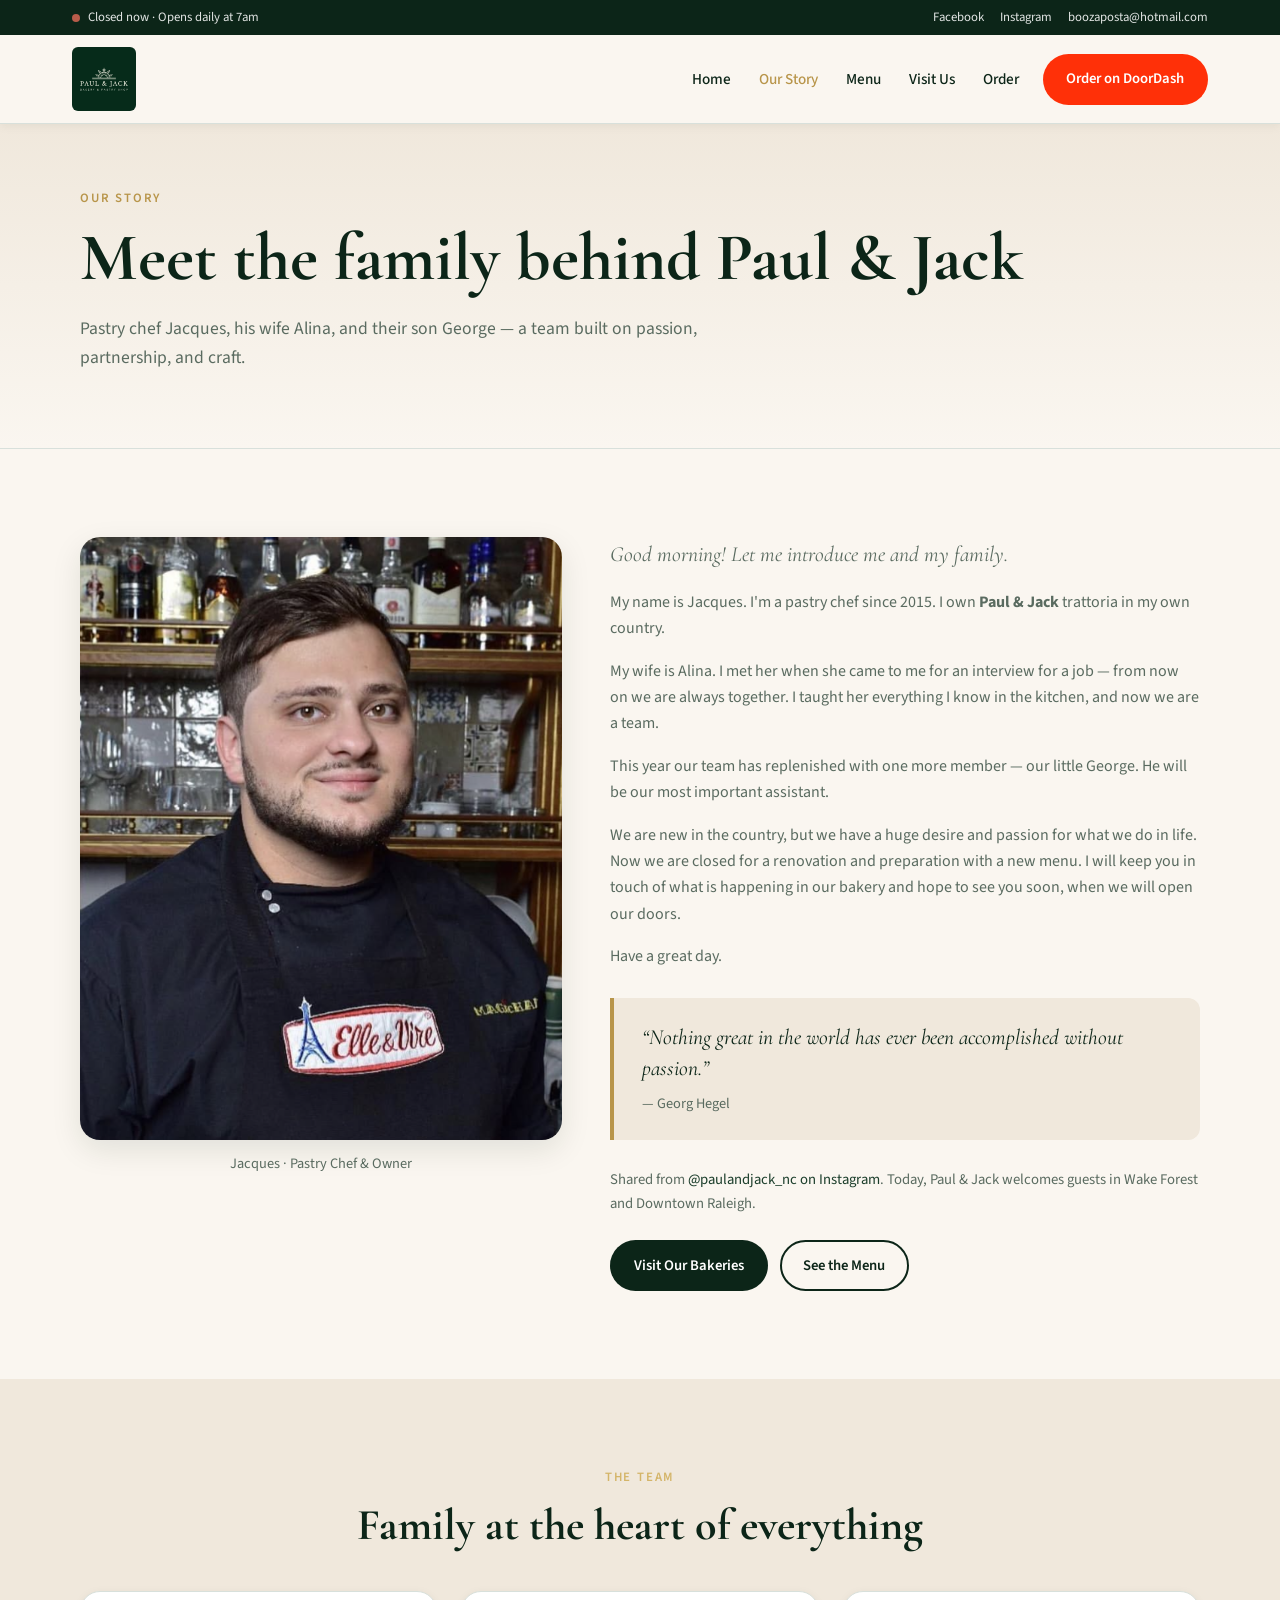
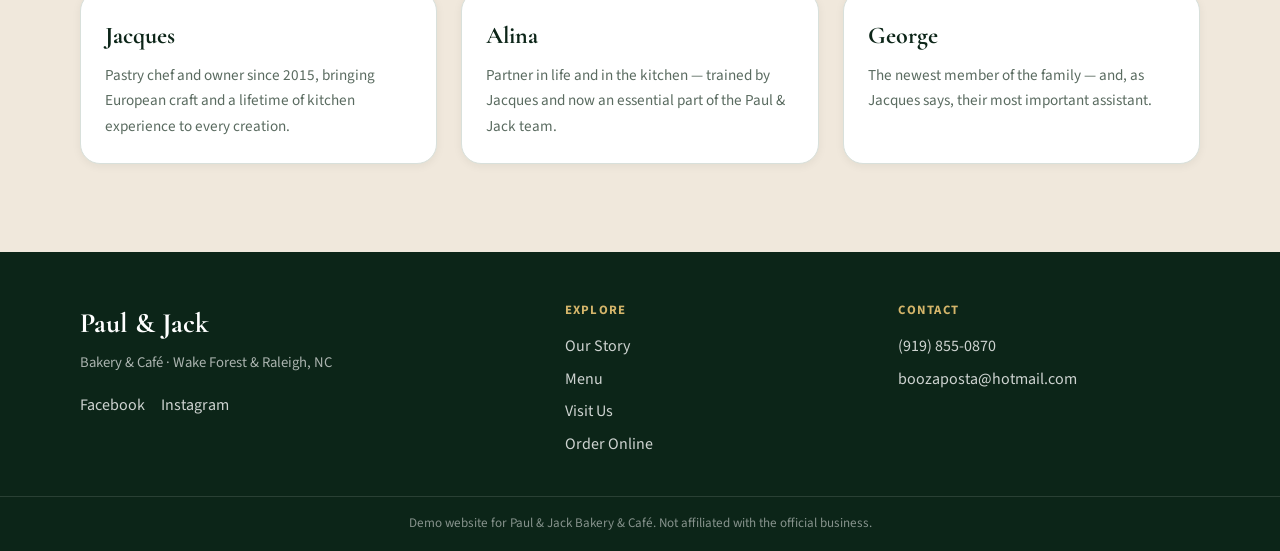
==== about.html @ 3996ca1a "additions" ====
<!DOCTYPE html>
<html lang="en">
<head>
  <meta charset="UTF-8">
  <meta name="viewport" content="width=device-width, initial-scale=1.0">
  <meta name="description" content="Meet Jacques, Alina, and the family behind Paul &amp; Jack Bakery &amp; Café — pastry chefs with a passion for craft desserts in Wake Forest and Raleigh, NC.">
  <title>Our Story — Paul &amp; Jack Bakery &amp; Café</title>
  <link rel="preconnect" href="https://fonts.googleapis.com">
  <link rel="preconnect" href="https://fonts.gstatic.com" crossorigin>
  <link href="https://fonts.googleapis.com/css2?family=Cormorant+Garamond:ital,wght@0,400;0,600;0,700;1,400&family=Source+Sans+3:wght@400;500;600;700&display=swap" rel="stylesheet">
  <link rel="stylesheet" href="css/styles.css">
</head>
<body>
  <header class="site-header">
    <div class="utility-bar">
      <div class="utility-bar-inner">
        <p class="utility-status">
          <span class="status-dot" id="open-status-dot" aria-hidden="true"></span>
          <span id="open-status-text">Checking hours…</span>
        </p>
        <div class="utility-bar-links">
          <a href="https://www.facebook.com/paulandjackbakery/" target="_blank" rel="noopener noreferrer">Facebook</a>
          <a href="https://www.instagram.com/paulandjack_nc/" target="_blank" rel="noopener noreferrer">Instagram</a>
          <a href="mailto:boozaposta@hotmail.com">boozaposta@hotmail.com</a>
        </div>
      </div>
    </div>
    <nav class="nav" aria-label="Main">
      <a class="nav-logo" href="index.html">
        <img
          src="assets/images/greenlogo.jpg"
          alt="Paul &amp; Jack Bakery &amp; Pastry Shop"
          class="nav-logo-img"
          width="220"
          height="220">
      </a>
      <button class="nav-toggle" aria-expanded="false" aria-controls="nav-menu" aria-label="Toggle menu">
        <span></span><span></span><span></span>
      </button>
      <ul class="nav-menu" id="nav-menu">
        <li><a href="index.html">Home</a></li>
        <li><a href="about.html" aria-current="page">Our Story</a></li>
        <li><a href="menu.html">Menu</a></li>
        <li><a href="visit.html">Visit Us</a></li>
        <li><a href="order.html">Order</a></li>
      </ul>
      <div class="nav-actions">
        <a class="btn btn-doordash" href="order.html">Order on DoorDash</a>
      </div>
    </nav>
  </header>

  <main>
    <section class="page-hero">
      <div class="container">
        <p class="section-eyebrow">Our Story</p>
        <h1>Meet the family behind Paul &amp; Jack</h1>
        <p class="page-hero-lead">
          Pastry chef Jacques, his wife Alina, and their son George — a team built on
          passion, partnership, and craft.
        </p>
      </div>
    </section>

    <section class="section">
      <div class="container owner-story">
        <div class="owner-story-media">
          <img
            src="assets/images/ownerphoto.png"
            alt="Jacques, pastry chef and owner of Paul &amp; Jack"
            width="800"
            height="1000"
            loading="lazy">
          <p class="owner-story-caption">Jacques · Pastry Chef &amp; Owner</p>
        </div>
        <div class="owner-story-copy">
          <p class="owner-story-greeting">Good morning! Let me introduce me and my family.</p>

          <p>
            My name is Jacques. I'm a pastry chef since 2015. I own
            <strong>Paul &amp; Jack</strong> trattoria in my own country.
          </p>
          <p>
            My wife is Alina. I met her when she came to me for an interview for a job —
            from now on we are always together. I taught her everything I know in the kitchen,
            and now we are a team.
          </p>
          <p>
            This year our team has replenished with one more member — our little George.
            He will be our most important assistant.
          </p>
          <p>
            We are new in the country, but we have a huge desire and passion for what we do in life.
            Now we are closed for a renovation and preparation with a new menu. I will keep you
            in touch of what is happening in our bakery and hope to see you soon, when we will
            open our doors.
          </p>
          <p>Have a great day.</p>

          <blockquote class="owner-quote">
            <p>“Nothing great in the world has ever been accomplished without passion.”</p>
            <footer>— Georg Hegel</footer>
          </blockquote>

          <p class="owner-story-note">
            Shared from
            <a href="https://www.instagram.com/paulandjack_nc/" target="_blank" rel="noopener noreferrer">@paulandjack_nc on Instagram</a>.
            Today, Paul &amp; Jack welcomes guests in Wake Forest and Downtown Raleigh.
          </p>

          <div class="owner-story-actions">
            <a class="btn btn-primary" href="visit.html">Visit Our Bakeries</a>
            <a class="btn btn-outline" href="menu.html">See the Menu</a>
          </div>
        </div>
      </div>
    </section>

    <section class="section section-family">
      <div class="container">
        <div class="section-header section-header--center">
          <p class="section-eyebrow">The Team</p>
          <h2>Family at the heart of everything</h2>
        </div>
        <div class="card-grid card-grid--3">
          <article class="family-card">
            <h3>Jacques</h3>
            <p>Pastry chef and owner since 2015, bringing European craft and a lifetime of kitchen experience to every creation.</p>
          </article>
          <article class="family-card">
            <h3>Alina</h3>
            <p>Partner in life and in the kitchen — trained by Jacques and now an essential part of the Paul &amp; Jack team.</p>
          </article>
          <article class="family-card">
            <h3>George</h3>
            <p>The newest member of the family — and, as Jacques says, their most important assistant.</p>
          </article>
        </div>
      </div>
    </section>
  </main>

  <footer class="site-footer">
    <div class="container footer-grid">
      <div class="footer-brand">
        <p class="footer-logo">Paul &amp; Jack</p>
        <p class="footer-tagline">Bakery &amp; Café · Wake Forest &amp; Raleigh, NC</p>
        <div class="footer-social">
          <a href="https://www.facebook.com/paulandjackbakery/" target="_blank" rel="noopener noreferrer">Facebook</a>
          <a href="https://www.instagram.com/paulandjack_nc/" target="_blank" rel="noopener noreferrer">Instagram</a>
        </div>
      </div>
      <div class="footer-links">
        <h2>Explore</h2>
        <ul>
          <li><a href="about.html">Our Story</a></li>
          <li><a href="menu.html">Menu</a></li>
          <li><a href="visit.html">Visit Us</a></li>
          <li><a href="order.html">Order Online</a></li>
        </ul>
      </div>
      <div class="footer-contact">
        <h2>Contact</h2>
        <ul>
          <li><a href="tel:9198550870">(919) 855-0870</a></li>
          <li><a href="mailto:boozaposta@hotmail.com">boozaposta@hotmail.com</a></li>
        </ul>
      </div>
    </div>
    <div class="footer-bottom">
      <div class="container">
        <p>Demo website for Paul &amp; Jack Bakery &amp; Café. Not affiliated with the official business.</p>
      </div>
    </div>
  </footer>

  <script src="js/main.js"></script>
</body>
</html>
---- css/styles.css ----
/* Paul & Jack Bakery — European patisserie aesthetic */
:root {
  --color-espresso: #0c2518;
  --color-espresso-light: #1a3d2a;
  --color-cream: #faf6f0;
  --color-cream-dark: #f0e8dc;
  --color-gold: #b8954a;
  --color-gold-light: #d4b56a;
  --color-blush: #e8d5cf;
  --color-white: #ffffff;
  --color-text: #0c2518;
  --color-muted: #5a6b60;
  --color-border: #d8e0db;
  --color-doordash: #ff3008;
  --color-doordash-hover: #d92807;
  --color-open: #3d8b5f;
  --color-closed: #b85c4a;
  --font-display: "Cormorant Garamond", Georgia, serif;
  --font-body: "Source Sans 3", system-ui, sans-serif;
  --shadow-sm: 0 2px 10px rgba(12, 37, 24, 0.06);
  --shadow-md: 0 10px 30px rgba(12, 37, 24, 0.1);
  --shadow-lg: 0 20px 50px rgba(12, 37, 24, 0.14);
  --radius: 12px;
  --radius-lg: 20px;
  --nav-height: 84px;
  --transition: 0.22s ease;
}

*,
*::before,
*::after {
  box-sizing: border-box;
}

html {
  scroll-behavior: smooth;
}

body {
  margin: 0;
  font-family: var(--font-body);
  font-size: 1rem;
  line-height: 1.65;
  color: var(--color-text);
  background: var(--color-cream);
}

img {
  max-width: 100%;
  height: auto;
  display: block;
}

a {
  color: var(--color-espresso-light);
  text-decoration: none;
  transition: color var(--transition);
}

a:hover {
  color: var(--color-gold);
}

.container {
  width: min(1120px, calc(100% - 2rem));
  margin-inline: auto;
}

/* Header */
.site-header {
  position: sticky;
  top: 0;
  z-index: 100;
  background: rgba(250, 246, 240, 0.96);
  backdrop-filter: blur(12px);
  border-bottom: 1px solid var(--color-border);
  box-shadow: var(--shadow-sm);
}

.utility-bar {
  background: var(--color-espresso);
  color: rgba(255, 255, 255, 0.88);
  font-size: 0.8rem;
}

.utility-bar-inner {
  display: flex;
  justify-content: space-between;
  align-items: center;
  gap: 1rem;
  max-width: 1200px;
  margin-inline: auto;
  padding: 0.45rem clamp(1rem, 3vw, 2rem);
}

.utility-status {
  display: flex;
  align-items: center;
  gap: 0.5rem;
  margin: 0;
}

.status-dot {
  width: 8px;
  height: 8px;
  border-radius: 50%;
  background: var(--color-muted);
}

.status-dot.is-open {
  background: var(--color-open);
  box-shadow: 0 0 0 3px rgba(61, 139, 95, 0.25);
}

.status-dot.is-closed {
  background: var(--color-closed);
}

.utility-bar-links {
  display: flex;
  flex-wrap: wrap;
  gap: 1rem;
}

.utility-bar-links a {
  color: rgba(255, 255, 255, 0.88);
}

.utility-bar-links a:hover {
  color: var(--color-gold-light);
}

.nav {
  display: flex;
  align-items: center;
  gap: 1.5rem;
  max-width: 1200px;
  margin-inline: auto;
  padding: 0.75rem clamp(1rem, 3vw, 2rem);
}

.nav-logo {
  display: flex;
  align-items: center;
  gap: 0.75rem;
  color: var(--color-text);
  flex-shrink: 0;
}

.nav-logo:hover {
  color: var(--color-text);
}

.nav-logo-img {
  display: block;
  height: 64px;
  width: auto;
  border-radius: 6px;
}

.nav-menu {
  display: flex;
  align-items: center;
  gap: 1.75rem;
  list-style: none;
  margin: 0;
  padding: 0;
  margin-left: auto;
}

.nav-menu a {
  color: var(--color-text);
  font-weight: 500;
  font-size: 0.95rem;
}

.nav-menu a:hover,
.nav-menu a[aria-current="page"] {
  color: var(--color-gold);
}

.nav-actions {
  flex-shrink: 0;
}

.nav-toggle {
  display: none;
  flex-direction: column;
  justify-content: center;
  gap: 5px;
  width: 40px;
  height: 40px;
  padding: 0;
  border: none;
  background: transparent;
  cursor: pointer;
  margin-left: auto;
}

.nav-toggle span {
  display: block;
  width: 22px;
  height: 2px;
  background: var(--color-espresso);
  transition: transform var(--transition), opacity var(--transition);
}

/* Buttons */
.btn {
  display: inline-flex;
  align-items: center;
  justify-content: center;
  gap: 0.5rem;
  padding: 0.7rem 1.35rem;
  border-radius: 999px;
  font-family: var(--font-body);
  font-size: 0.92rem;
  font-weight: 600;
  border: 2px solid transparent;
  cursor: pointer;
  transition: background var(--transition), color var(--transition), border-color var(--transition), transform var(--transition);
}

.btn:hover {
  transform: translateY(-1px);
}

.btn-primary {
  background: var(--color-espresso);
  color: var(--color-white);
}

.btn-primary:hover {
  background: var(--color-espresso-light);
  color: var(--color-white);
}

.btn-secondary {
  background: transparent;
  color: var(--color-white);
  border-color: rgba(255, 255, 255, 0.7);
}

.btn-secondary:hover {
  background: rgba(255, 255, 255, 0.12);
  color: var(--color-white);
}

.btn-outline {
  background: transparent;
  color: var(--color-espresso);
  border-color: var(--color-espresso);
}

.btn-outline:hover {
  background: var(--color-espresso);
  color: var(--color-white);
}

.btn-doordash {
  background: var(--color-doordash);
  color: var(--color-white);
}

.btn-doordash:hover {
  background: var(--color-doordash-hover);
  color: var(--color-white);
}

.btn-doordash--large {
  padding: 0.9rem 1.75rem;
  font-size: 1rem;
}

.text-link {
  font-weight: 600;
  color: var(--color-espresso-light);
}

.text-link:hover {
  color: var(--color-gold);
}

/* Hero */
.hero {
  position: relative;
  min-height: clamp(520px, 82vh, 760px);
  display: flex;
  align-items: center;
  overflow: hidden;
}

.hero-bg {
  position: absolute;
  inset: 0;
}

.hero-bg-image {
  width: 100%;
  height: 100%;
  object-fit: cover;
}

.hero-bg-overlay {
  position: absolute;
  inset: 0;
  background: linear-gradient(
    105deg,
    rgba(12, 37, 24, 0.9) 0%,
    rgba(12, 37, 24, 0.74) 45%,
    rgba(12, 37, 24, 0.38) 100%
  );
}

.hero-inner {
  position: relative;
  z-index: 1;
  padding-block: 4rem;
}

.hero-content {
  max-width: 640px;
  color: var(--color-white);
}

.hero-eyebrow,
.section-eyebrow {
  font-size: 0.8rem;
  font-weight: 600;
  text-transform: uppercase;
  letter-spacing: 0.14em;
  color: var(--color-gold-light);
  margin: 0 0 0.75rem;
}

.hero h1,
.page-hero h1 {
  font-family: var(--font-display);
  font-size: clamp(2.6rem, 6vw, 4.2rem);
  font-weight: 700;
  line-height: 1.08;
  margin: 0 0 1.25rem;
}

.hero-lead,
.page-hero-lead,
.section-lead {
  font-size: 1.1rem;
  color: rgba(255, 255, 255, 0.9);
  margin: 0 0 1.75rem;
}

.page-hero-lead {
  color: var(--color-muted);
  max-width: 620px;
}

.hero-actions {
  display: flex;
  flex-wrap: wrap;
  gap: 0.85rem;
  margin-bottom: 2rem;
}

/* Page hero (inner pages) */
.page-hero {
  padding: 4rem 0 3rem;
  background: linear-gradient(180deg, var(--color-cream-dark) 0%, var(--color-cream) 100%);
  border-bottom: 1px solid var(--color-border);
}

.page-hero--order {
  background: linear-gradient(135deg, #fff5f2 0%, var(--color-cream) 60%);
}

.page-hero .section-eyebrow {
  color: var(--color-gold);
}

.page-hero h1 {
  color: var(--color-espresso);
}

/* Sections */
.section {
  padding: clamp(3.5rem, 8vw, 5.5rem) 0;
}

.section-header {
  margin-bottom: 2.5rem;
}

.section-header--center {
  text-align: center;
}

.section-header h2,
.about-copy h2,
.coffee-copy h2,
.order-preview-copy h2 {
  font-family: var(--font-display);
  font-size: clamp(2rem, 4vw, 2.75rem);
  font-weight: 700;
  line-height: 1.15;
  margin: 0 0 0.75rem;
  color: var(--color-espresso);
}

.section-lead {
  color: var(--color-muted);
  margin: 0;
}

.section-cta {
  text-align: center;
  margin-top: 2.5rem;
}

/* About */
.about-grid {
  display: grid;
  grid-template-columns: 1fr 1fr;
  gap: 3rem;
  align-items: center;
}

.about-media img {
  border-radius: var(--radius-lg);
  box-shadow: var(--shadow-md);
  width: 100%;
  aspect-ratio: 4 / 5;
  object-fit: cover;
}

.about-copy p {
  color: var(--color-muted);
  margin: 0 0 1rem;
}

/* Card grids */
.card-grid {
  display: grid;
  gap: 1.5rem;
}

.card-grid--2 {
  grid-template-columns: repeat(2, 1fr);
}

.card-grid--3 {
  grid-template-columns: repeat(3, 1fr);
}

.feature-card {
  background: var(--color-white);
  border-radius: var(--radius-lg);
  overflow: hidden;
  box-shadow: var(--shadow-sm);
  border: 1px solid var(--color-border);
  transition: transform var(--transition), box-shadow var(--transition);
}

.feature-card:hover {
  transform: translateY(-4px);
  box-shadow: var(--shadow-md);
}

.feature-card-image img {
  width: 100%;
  aspect-ratio: 4 / 3;
  object-fit: cover;
}

.feature-card-body {
  padding: 1.35rem;
}

.feature-card-body h3 {
  font-family: var(--font-display);
  font-size: 1.35rem;
  margin: 0 0 0.5rem;
  color: var(--color-espresso);
}

.feature-card-body p {
  margin: 0;
  color: var(--color-muted);
  font-size: 0.95rem;
}

/* Coffee section */
.section-coffee {
  background: var(--color-cream-dark);
}

.coffee-grid {
  display: grid;
  grid-template-columns: 1fr 1fr;
  gap: 3rem;
  align-items: center;
}

.coffee-copy p {
  color: var(--color-muted);
  margin: 0;
}

.coffee-media img {
  border-radius: var(--radius-lg);
  box-shadow: var(--shadow-md);
  width: 100%;
  aspect-ratio: 5 / 4;
  object-fit: cover;
}

/* Reviews */
.review-card {
  margin: 0;
  padding: 1.75rem;
  background: var(--color-white);
  border-radius: var(--radius-lg);
  border: 1px solid var(--color-border);
  box-shadow: var(--shadow-sm);
}

.review-card p {
  font-family: var(--font-display);
  font-size: 1.25rem;
  font-style: italic;
  line-height: 1.5;
  margin: 0 0 1rem;
  color: var(--color-espresso);
}

.review-card footer {
  font-size: 0.88rem;
  color: var(--color-muted);
}

/* Order preview */
.section-order-preview {
  background: linear-gradient(135deg, #fff8f5 0%, var(--color-blush) 100%);
}

.order-preview {
  display: grid;
  grid-template-columns: 1.2fr 0.8fr;
  gap: 2rem;
  align-items: center;
}

.order-preview-copy p {
  color: var(--color-muted);
  margin: 0 0 1.5rem;
}

.order-note {
  margin-top: 1rem !important;
  font-size: 0.92rem;
}

.order-preview-card {
  background: var(--color-white);
  border-radius: var(--radius-lg);
  padding: 2rem;
  text-align: center;
  box-shadow: var(--shadow-md);
  border: 1px solid var(--color-border);
}

.order-preview-card h3 {
  font-family: var(--font-display);
  font-size: 1.5rem;
  margin: 1rem 0 0.35rem;
}

.order-preview-card p {
  color: var(--color-muted);
  margin: 0 0 1.25rem;
}

.order-preview-card .btn {
  width: 100%;
}

/* Location cards */
.location-card {
  background: var(--color-white);
  border-radius: var(--radius-lg);
  padding: 1.75rem;
  border: 1px solid var(--color-border);
  box-shadow: var(--shadow-sm);
}

.location-card h3 {
  font-family: var(--font-display);
  font-size: 1.6rem;
  margin: 0 0 0.75rem;
}

.location-address {
  color: var(--color-muted);
  margin: 0 0 0.5rem;
  line-height: 1.5;
}

.location-hours,
.location-note {
  font-size: 0.92rem;
  color: var(--color-muted);
  margin: 0.5rem 0;
}

/* Menu page */
.menu-category {
  margin-bottom: 3rem;
}

.menu-category h2 {
  font-family: var(--font-display);
  font-size: 2rem;
  margin: 0 0 0.35rem;
  color: var(--color-espresso);
}

.menu-category-desc {
  color: var(--color-muted);
  margin: 0 0 1.25rem;
}

.menu-list {
  list-style: none;
  margin: 0;
  padding: 0;
  display: grid;
  gap: 0.75rem;
}

.menu-list li {
  display: flex;
  flex-wrap: wrap;
  justify-content: space-between;
  gap: 0.5rem 1.5rem;
  padding: 0.85rem 1rem;
  background: var(--color-white);
  border-radius: var(--radius);
  border: 1px solid var(--color-border);
}

.menu-item-name {
  font-weight: 600;
  color: var(--color-espresso);
}

.menu-item-desc {
  color: var(--color-muted);
  font-size: 0.92rem;
}

.menu-cta {
  text-align: center;
  padding: 2rem;
  background: var(--color-cream-dark);
  border-radius: var(--radius-lg);
}

.menu-cta p {
  color: var(--color-muted);
  margin: 0 0 1.25rem;
}

/* Visit page */
.visit-grid {
  display: grid;
  grid-template-columns: repeat(2, 1fr);
  gap: 1.5rem;
  margin-bottom: 3rem;
}

.visit-card {
  background: var(--color-white);
  border-radius: var(--radius-lg);
  padding: 2rem;
  border: 1px solid var(--color-border);
  box-shadow: var(--shadow-sm);
}

.visit-card-header {
  display: flex;
  flex-wrap: wrap;
  align-items: center;
  gap: 0.75rem;
  margin-bottom: 1rem;
}

.visit-card h2 {
  font-family: var(--font-display);
  font-size: 1.85rem;
  margin: 0;
}

.visit-badge {
  font-size: 0.72rem;
  font-weight: 600;
  text-transform: uppercase;
  letter-spacing: 0.08em;
  padding: 0.3rem 0.65rem;
  border-radius: 999px;
  background: var(--color-cream-dark);
  color: var(--color-espresso-light);
}

.visit-address {
  font-style: normal;
  color: var(--color-muted);
  line-height: 1.55;
  margin-bottom: 0.5rem;
}

.hours-list {
  margin: 1.25rem 0;
}

.hours-list div {
  display: flex;
  justify-content: space-between;
  gap: 1rem;
  padding: 0.35rem 0;
  border-bottom: 1px solid var(--color-border);
  font-size: 0.92rem;
}

.hours-list dt {
  font-weight: 600;
  color: var(--color-espresso);
}

.hours-list dd {
  margin: 0;
  color: var(--color-muted);
}

.visit-amenities {
  display: flex;
  flex-wrap: wrap;
  gap: 0.5rem;
  list-style: none;
  margin: 1rem 0;
  padding: 0;
}

.visit-amenities li {
  font-size: 0.82rem;
  padding: 0.3rem 0.7rem;
  border-radius: 999px;
  background: var(--color-cream);
  color: var(--color-espresso-light);
  border: 1px solid var(--color-border);
}

.visit-note {
  color: var(--color-muted);
  font-size: 0.95rem;
  margin: 0 0 0.5rem;
}

.visit-actions {
  display: flex;
  flex-wrap: wrap;
  gap: 0.75rem;
  margin-top: 1.25rem;
}

.visit-info h2 {
  font-family: var(--font-display);
  font-size: 1.75rem;
  margin: 0 0 1.25rem;
}

.info-card {
  background: var(--color-white);
  border-radius: var(--radius);
  padding: 1.35rem;
  border: 1px solid var(--color-border);
}

.info-card h3 {
  font-family: var(--font-display);
  font-size: 1.25rem;
  margin: 0 0 0.5rem;
}

.info-card p {
  margin: 0;
  color: var(--color-muted);
  font-size: 0.95rem;
}

/* Order page */
.order-main {
  display: grid;
  grid-template-columns: 1.4fr 0.8fr;
  gap: 1.5rem;
  align-items: start;
}

.order-card {
  background: var(--color-white);
  border-radius: var(--radius-lg);
  padding: 2rem;
  border: 1px solid var(--color-border);
  box-shadow: var(--shadow-md);
}

.order-card--featured {
  border-top: 4px solid var(--color-doordash);
}

.order-card-brand {
  display: flex;
  align-items: center;
  gap: 1rem;
  margin-bottom: 1.25rem;
}

.order-card-brand h2 {
  font-family: var(--font-display);
  font-size: 2rem;
  margin: 0;
}

.order-card-brand p {
  margin: 0;
  color: var(--color-muted);
}

.order-card-desc {
  color: var(--color-muted);
  margin: 0 0 1.25rem;
}

.order-card-details {
  list-style: none;
  margin: 0 0 1.5rem;
  padding: 0;
}

.order-card-details li {
  padding: 0.5rem 0;
  border-bottom: 1px solid var(--color-border);
  font-size: 0.95rem;
  color: var(--color-muted);
}

.order-sidebar {
  display: grid;
  gap: 1rem;
}

.order-popular-list {
  margin: 0;
  padding-left: 1.1rem;
  color: var(--color-muted);
  font-size: 0.95rem;
}

.order-popular-list li {
  margin-bottom: 0.35rem;
}

/* About page */
.owner-story {
  display: grid;
  grid-template-columns: 0.9fr 1.1fr;
  gap: 3rem;
  align-items: start;
}

.owner-story-media img {
  width: 100%;
  border-radius: var(--radius-lg);
  box-shadow: var(--shadow-md);
  aspect-ratio: 4 / 5;
  object-fit: cover;
  object-position: top center;
}

.owner-story-caption {
  margin: 0.75rem 0 0;
  font-size: 0.9rem;
  color: var(--color-muted);
  text-align: center;
}

.owner-story-greeting {
  font-family: var(--font-display);
  font-size: 1.35rem;
  font-style: italic;
  color: var(--color-espresso);
  margin: 0 0 1.25rem;
}

.owner-story-copy p {
  color: var(--color-muted);
  margin: 0 0 1rem;
}

.owner-quote {
  margin: 1.75rem 0;
  padding: 1.5rem 1.75rem;
  background: var(--color-cream-dark);
  border-left: 4px solid var(--color-gold);
  border-radius: 0 var(--radius) var(--radius) 0;
}

.owner-quote p {
  font-family: var(--font-display);
  font-size: 1.35rem;
  font-style: italic;
  line-height: 1.45;
  margin: 0 0 0.5rem;
  color: var(--color-espresso);
}

.owner-quote footer {
  font-size: 0.9rem;
  color: var(--color-muted);
}

.owner-story-note {
  font-size: 0.92rem;
}

.owner-story-actions {
  display: flex;
  flex-wrap: wrap;
  gap: 0.75rem;
  margin-top: 1.5rem;
}

.section-family {
  background: var(--color-cream-dark);
}

.family-card {
  background: var(--color-white);
  border-radius: var(--radius-lg);
  padding: 1.5rem;
  border: 1px solid var(--color-border);
  box-shadow: var(--shadow-sm);
}

.family-card h3 {
  font-family: var(--font-display);
  font-size: 1.5rem;
  margin: 0 0 0.5rem;
  color: var(--color-espresso);
}

.family-card p {
  margin: 0;
  color: var(--color-muted);
  font-size: 0.95rem;
}

/* Footer */
.site-footer {
  background: var(--color-espresso);
  color: rgba(255, 255, 255, 0.88);
  padding-top: 3rem;
}

.footer-grid {
  display: grid;
  grid-template-columns: 1.5fr 1fr 1fr;
  gap: 2rem;
  padding-bottom: 2rem;
}

.footer-logo {
  font-family: var(--font-display);
  font-size: 1.75rem;
  font-weight: 700;
  margin: 0 0 0.35rem;
  color: var(--color-white);
}

.footer-tagline {
  margin: 0 0 1rem;
  color: rgba(255, 255, 255, 0.65);
  font-size: 0.92rem;
}

.footer-social {
  display: flex;
  gap: 1rem;
}

.footer-social a,
.footer-links a,
.footer-contact a {
  color: rgba(255, 255, 255, 0.8);
}

.footer-social a:hover,
.footer-links a:hover,
.footer-contact a:hover {
  color: var(--color-gold-light);
}

.footer-links h2,
.footer-contact h2 {
  font-size: 0.8rem;
  text-transform: uppercase;
  letter-spacing: 0.1em;
  margin: 0 0 0.75rem;
  color: var(--color-gold-light);
}

.footer-links ul,
.footer-contact ul {
  list-style: none;
  margin: 0;
  padding: 0;
}

.footer-links li,
.footer-contact li {
  margin-bottom: 0.4rem;
}

.footer-bottom {
  border-top: 1px solid rgba(255, 255, 255, 0.12);
  padding: 1rem 0;
}

.footer-bottom p {
  margin: 0;
  font-size: 0.82rem;
  color: rgba(255, 255, 255, 0.5);
  text-align: center;
}

/* Responsive */
@media (max-width: 960px) {
  .nav-toggle {
    display: flex;
  }

  .nav-menu {
    position: fixed;
    top: calc(var(--nav-height) + 36px);
    left: 0;
    right: 0;
    flex-direction: column;
    align-items: stretch;
    gap: 0;
    background: var(--color-cream);
    border-bottom: 1px solid var(--color-border);
    padding: 0.5rem 0;
    transform: translateY(-120%);
    opacity: 0;
    pointer-events: none;
    transition: transform var(--transition), opacity var(--transition);
    box-shadow: var(--shadow-md);
  }

  .nav-menu.is-open {
    transform: translateY(0);
    opacity: 1;
    pointer-events: auto;
  }

  .nav-menu li {
    border-bottom: 1px solid var(--color-border);
  }

  .nav-menu a {
    display: block;
    padding: 0.85rem 1.25rem;
  }

  .nav-actions {
    display: none;
  }

  .nav-toggle[aria-expanded="true"] span:nth-child(1) {
    transform: translateY(7px) rotate(45deg);
  }

  .nav-toggle[aria-expanded="true"] span:nth-child(2) {
    opacity: 0;
  }

  .nav-toggle[aria-expanded="true"] span:nth-child(3) {
    transform: translateY(-7px) rotate(-45deg);
  }

  .about-grid,
  .coffee-grid,
  .order-preview,
  .order-main,
  .visit-grid,
  .owner-story {
    grid-template-columns: 1fr;
  }

  .card-grid--2,
  .card-grid--3 {
    grid-template-columns: 1fr;
  }

  .footer-grid {
    grid-template-columns: 1fr;
  }

  .utility-bar-inner {
    flex-direction: column;
    align-items: flex-start;
  }
}

@media (max-width: 600px) {
  .hero-actions {
    flex-direction: column;
  }

  .hero-actions .btn {
    width: 100%;
  }

  .menu-list li {
    flex-direction: column;
  }
}
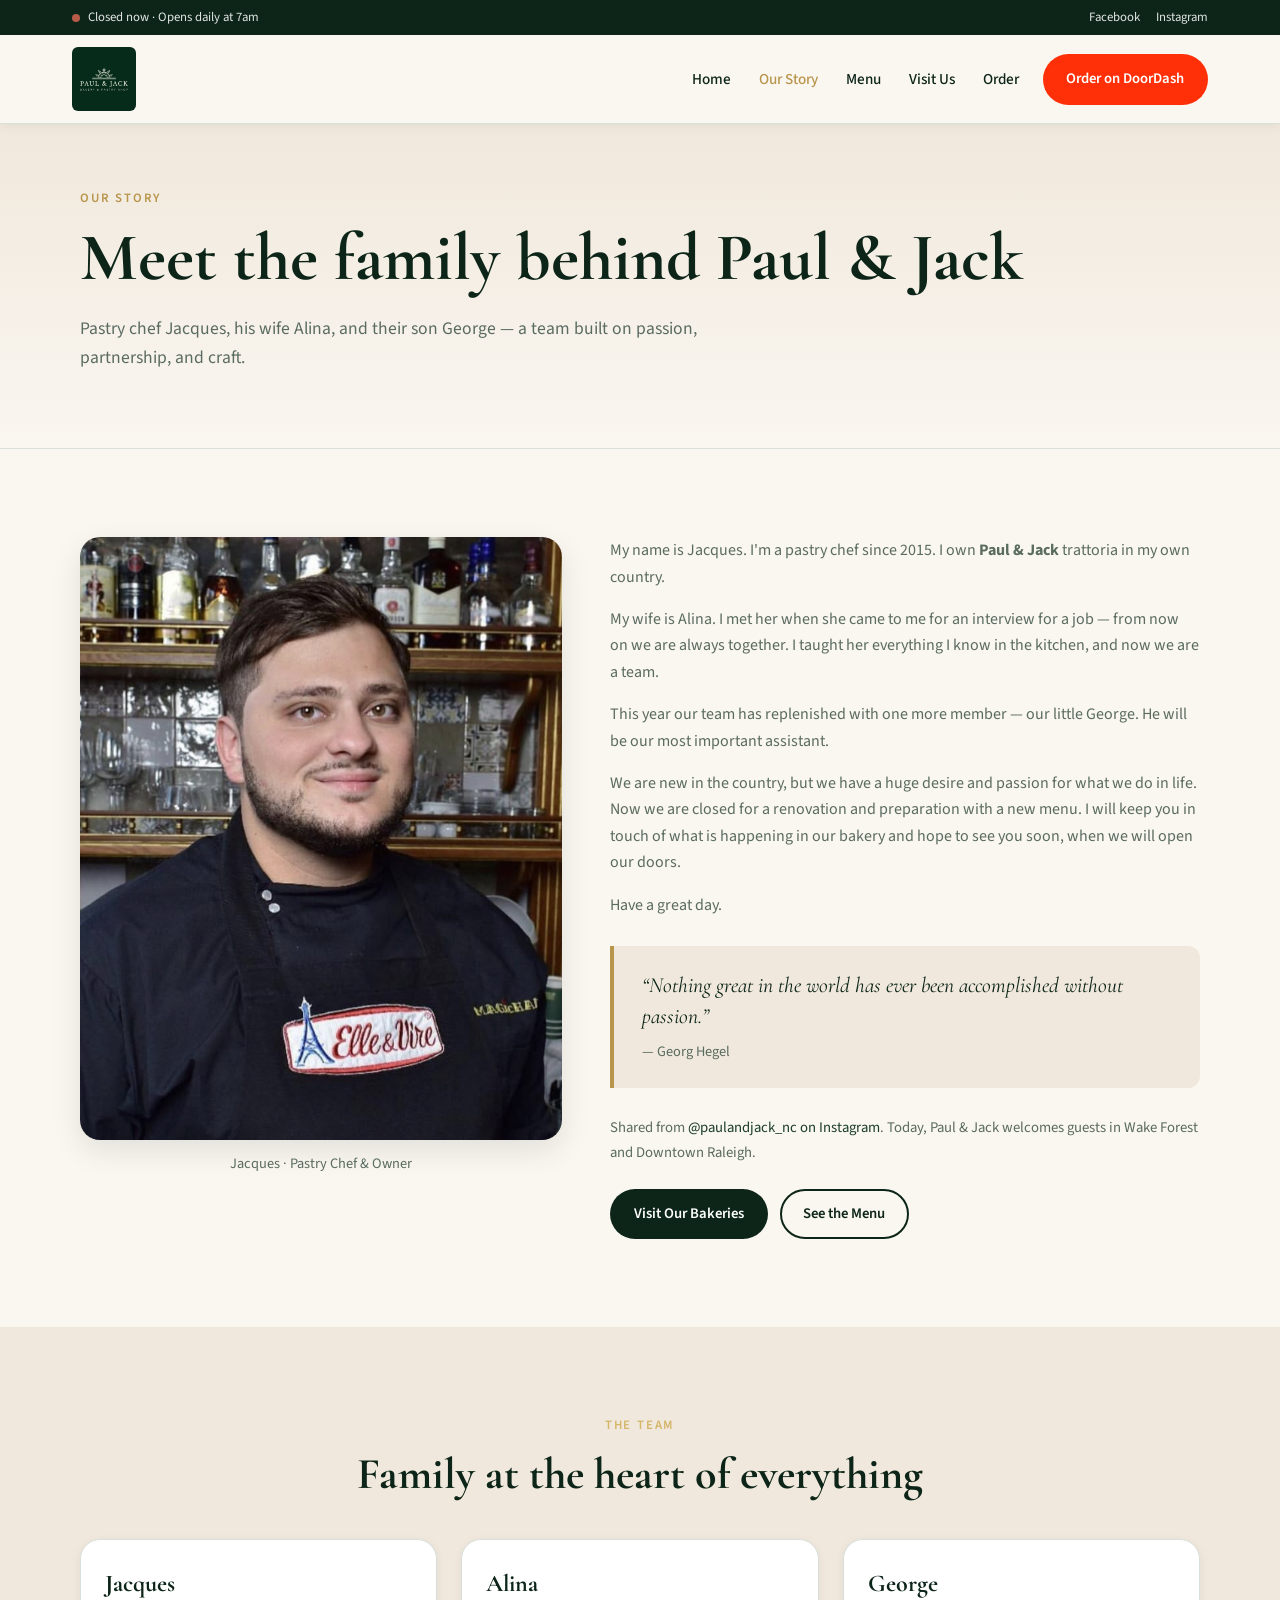
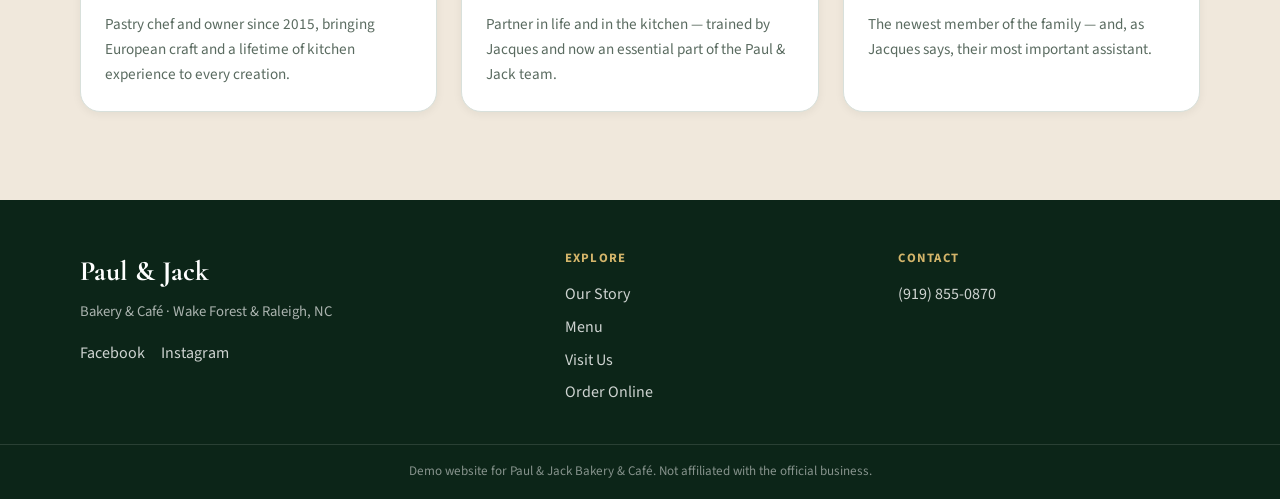
==== commit 931bc57d: "additions" ====
--- a/about.html
+++ b/about.html
@@ -21,7 +21,6 @@
         <div class="utility-bar-links">
           <a href="https://www.facebook.com/paulandjackbakery/" target="_blank" rel="noopener noreferrer">Facebook</a>
           <a href="https://www.instagram.com/paulandjack_nc/" target="_blank" rel="noopener noreferrer">Instagram</a>
-          <a href="mailto:boozaposta@hotmail.com">boozaposta@hotmail.com</a>
         </div>
       </div>
     </div>
@@ -74,8 +73,6 @@
           <p class="owner-story-caption">Jacques · Pastry Chef &amp; Owner</p>
         </div>
         <div class="owner-story-copy">
-          <p class="owner-story-greeting">Good morning! Let me introduce me and my family.</p>
-
           <p>
             My name is Jacques. I'm a pastry chef since 2015. I own
             <strong>Paul &amp; Jack</strong> trattoria in my own country.
@@ -163,7 +160,6 @@
         <h2>Contact</h2>
         <ul>
           <li><a href="tel:9198550870">(919) 855-0870</a></li>
-          <li><a href="mailto:boozaposta@hotmail.com">boozaposta@hotmail.com</a></li>
         </ul>
       </div>
     </div>
--- a/css/styles.css
+++ b/css/styles.css
@@ -823,6 +823,11 @@
   margin-bottom: 1.25rem;
 }
 
+.doordash-icon {
+  flex-shrink: 0;
+  display: block;
+}
+
 .order-card-brand h2 {
   font-family: var(--font-display);
   font-size: 2rem;
@@ -890,14 +895,6 @@
   font-size: 0.9rem;
   color: var(--color-muted);
   text-align: center;
-}
-
-.owner-story-greeting {
-  font-family: var(--font-display);
-  font-size: 1.35rem;
-  font-style: italic;
-  color: var(--color-espresso);
-  margin: 0 0 1.25rem;
 }
 
 .owner-story-copy p {
